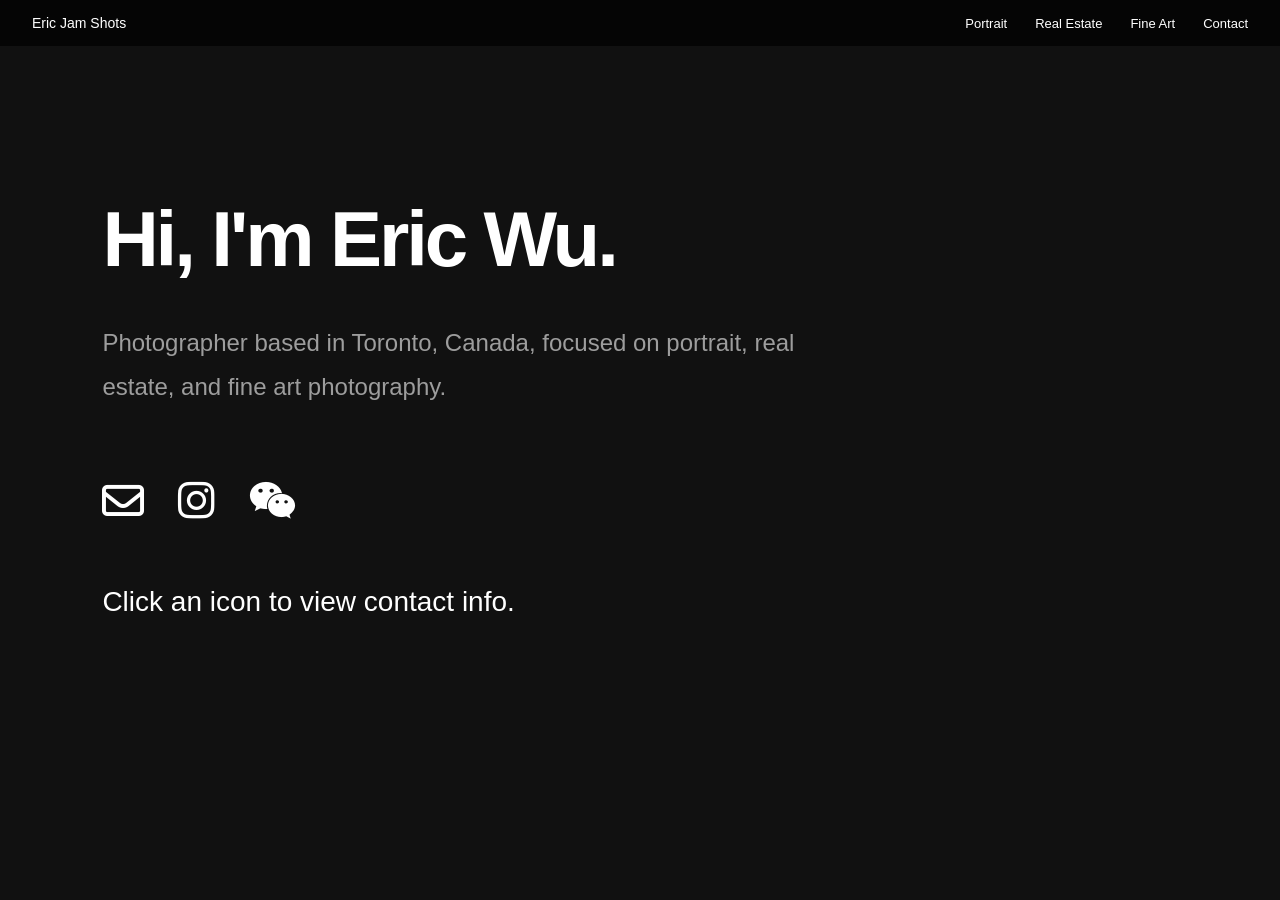
==== contact.html @ 8c0a2022 "website upload" ====
<!DOCTYPE html>
<html lang="en">
<head>
  <meta charset="UTF-8" />
  <meta name="viewport" content="width=device-width, initial-scale=1.0" />

  <title>Contact | Eric Jam Shots</title>

  <link rel="stylesheet" href="style.css" />

  <!-- ICON -->
  <link
    rel="stylesheet"
    href="https://cdnjs.cloudflare.com/ajax/libs/font-awesome/6.5.1/css/all.min.css"
  />
</head>

<body>

  <nav>
    <div class="logo">
      <a href="index.html">Eric Jam Shots</a>
    </div>

    <ul>
      <li><a href="portrait.html">Portrait</a></li>
      <li><a href="real-estate.html">Real Estate</a></li>
      <li><a href="fine-art.html">Fine Art</a></li>
      <li><a href="contact.html">Contact</a></li>
    </ul>
  </nav>

  <main class="contact-page">

    <section class="contact-content">

      <h1>Hi, I'm Eric Wu.</h1>

      <p class="contact-description">
        Photographer based in Toronto, Canada, focused on portrait,
        real estate, and fine art photography.
      </p>

      <!-- ICONS -->

      <div class="contact-icons">

        <button onclick="showContact('gmail')">
          <i class="fa-regular fa-envelope"></i>
        </button>

        <button onclick="showContact('instagram')">
          <i class="fa-brands fa-instagram"></i>
        </button>

        <button onclick="showContact('wechat')">
          <i class="fa-brands fa-weixin"></i>
        </button>

      </div>

      <!-- RESULT -->

      <div class="contact-result" id="contactResult">
        Click an icon to view contact info.
      </div>

    </section>

  </main>

  <script>
    function showContact(type) {

      const box = document.getElementById("contactResult");

      if (type === "gmail") {
        box.innerHTML = `
          <a href="mailto:ericjamshots@gmail.com">
            ericjamshots@gmail.com
          </a>
        `;
      }

      if (type === "instagram") {
        box.innerHTML = `
          <a href="https://instagram.com/ericjamshots" target="_blank">
            @ericjamshots
          </a>
        `;
      }

      if (type === "wechat") {
        box.innerHTML = `
          <img src="images/wechat.jpg" alt="WeChat QR Code">
        `;
      }
    }
  </script>

</body>
</html>
---- style.css ----
* {
  margin: 0;
  padding: 0;
  box-sizing: border-box;
}

body {
  font-family: Arial, Helvetica, sans-serif;
  background: #111;
  color: white;
}

nav {
  position: fixed;
  top: 0;
  left: 0;
  width: 100%;
  height: 46px;
  padding: 0 32px;
  display: flex;
  justify-content: space-between;
  align-items: center;
  background: rgba(0, 0, 0, 0.65);
  z-index: 100;
}

.logo,
.logo a {
  color: white;
  text-decoration: none;
  font-size: 14px;
  font-weight: 500;
}

nav ul {
  display: flex;
  gap: 28px;
  list-style: none;
}

nav a {
  color: white;
  text-decoration: none;
  font-size: 13px;
}

nav a:hover {
  opacity: 0.7;
}

/* 首页 */

.hero {
  position: relative;
  width: 100%;
  height: 100vh;
  overflow: hidden;
}

.hero img {
  width: 100%;
  height: 100%;
  object-fit: cover;
}

.hero::after {
  content: "";
  position: absolute;
  inset: 0;
  background: rgba(0, 0, 0, 0.18);
}

.hero-text {
  position: absolute;
  left: 6%;
  bottom: 9%;
  z-index: 2;
}

.hero-text h1 {
  font-size: 48px;
  margin-bottom: 10px;
}

.hero-text p {
  font-size: 15px;
}

/* 通用页面 */

.page {
  padding: 120px 6vw 100px;
  background: #111;
  min-height: 100vh;
}

.page-title {
  margin-bottom: 80px;
}

.page-title h1 {
  font-size: 44px;
  margin-bottom: 12px;
}

.page-title p {
  color: #aaa;
  font-size: 16px;
}

figure {
  margin: 0;
  display: flex;
  flex-direction: column;
  align-items: center;
}

figure img {
  display: block;
}

figcaption {
  margin-top: 16px;
  color: #bbb;
  font-size: 16px;
  line-height: 1.4;
  text-align: center;
}

/* Fine Art：保持之前比较稳的排版 */

.fine-grid {
  width: 86vw;
  max-width: 1350px;
  margin: 0 auto;
  display: grid;
  grid-template-columns: repeat(2, 1fr);
  gap: 95px 70px;
  align-items: start;
}

.fine-grid img {
  width: 100%;
  height: auto;
  object-fit: contain;
}

.fine-grid .wide {
  grid-column: 1 / -1;
}

.fine-grid .wide img {
  width: 82%;
}

.fine-grid .vertical {
  grid-row: span 2;
}

.fine-grid .vertical img {
  width: 78%;
}

/* Real Estate：小一点、横图舒服、caption 居中 */

.real-grid {
  width: 88vw;
  max-width: 1400px;
  margin: 0 auto;
  display: grid;
  grid-template-columns: repeat(2, 1fr);
  gap: 80px 50px;
}

.real-grid img {
  width: 100%;
  max-height: 58vh;
  height: auto;
  object-fit: contain;
}

.real-wide {
  grid-column: 1 / -1;
}

.real-wide img {
  width: 82%;
}

/* Portrait：保持大，两列，间距更大 */

.portrait-grid {
  width: 90vw;
  max-width: 1600px;
  margin: 0 auto;
  display: grid;
  grid-template-columns: repeat(2, 1fr);
  gap: 130px 90px;
}

.portrait-grid img {
  width: 100%;
  max-height: 82vh;
  height: auto;
  object-fit: contain;
}

/* Mobile */

@media (max-width: 800px) {
  nav {
    padding: 0 16px;
  }

  nav ul {
    gap: 14px;
  }

  nav a {
    font-size: 11px;
  }

  .hero-text h1 {
    font-size: 34px;
  }

  .page {
    padding: 100px 5vw 70px;
  }

  .page-title {
    margin-bottom: 60px;
  }

  .page-title h1 {
    font-size: 34px;
  }

  .fine-grid,
  .real-grid,
  .portrait-grid {
    width: 100%;
    grid-template-columns: 1fr;
    gap: 60px;
  }

  .fine-grid .wide,
  .fine-grid .vertical,
  .real-wide {
    grid-column: span 1;
    grid-row: span 1;
  }

  .fine-grid img,
  .fine-grid .wide img,
  .fine-grid .vertical img,
  .real-grid img,
  .real-wide img,
  .portrait-grid img {
    width: 100%;
    max-height: none;
  }
}

/* =========================
   CONTACT
========================= */

.contact-page {
  min-height: 100vh;
  display: flex;
  align-items: center;
  padding: 120px 8vw;
}

.contact-content {
  max-width: 900px;
}

.contact-content h1 {
  font-size: 78px;
  margin-bottom: 36px;
  letter-spacing: -0.04em;
}

.contact-description {
  max-width: 720px;
  color: #9d9d9d;
  font-size: 24px;
  line-height: 1.8;
}

.contact-icons {
  display: flex;
  gap: 34px;
  margin-top: 70px;
}

.contact-icons button {
  border: none;
  background: none;
  color: white;
  font-size: 42px;
  cursor: pointer;
  transition: 0.25s;
}

.contact-icons button:hover {
  opacity: 0.45;
  transform: translateY(-2px);
}

.contact-result {
  margin-top: 60px;
  min-height: 120px;
  font-size: 28px;
  color: white;
}

.contact-result a {
  color: white;
  text-decoration: none;
}

.contact-result img {
  width: 220px;
  background: white;
}

@media (max-width: 800px) {

  .contact-page {
    padding: 100px 7vw;
  }

  .contact-content h1 {
    font-size: 48px;
  }

  .contact-description {
    font-size: 18px;
  }

  .contact-icons {
    gap: 24px;
  }

  .contact-icons button {
    font-size: 34px;
  }

  .contact-result {
    font-size: 22px;
  }

  .contact-result img {
    width: 180px;
  }
}
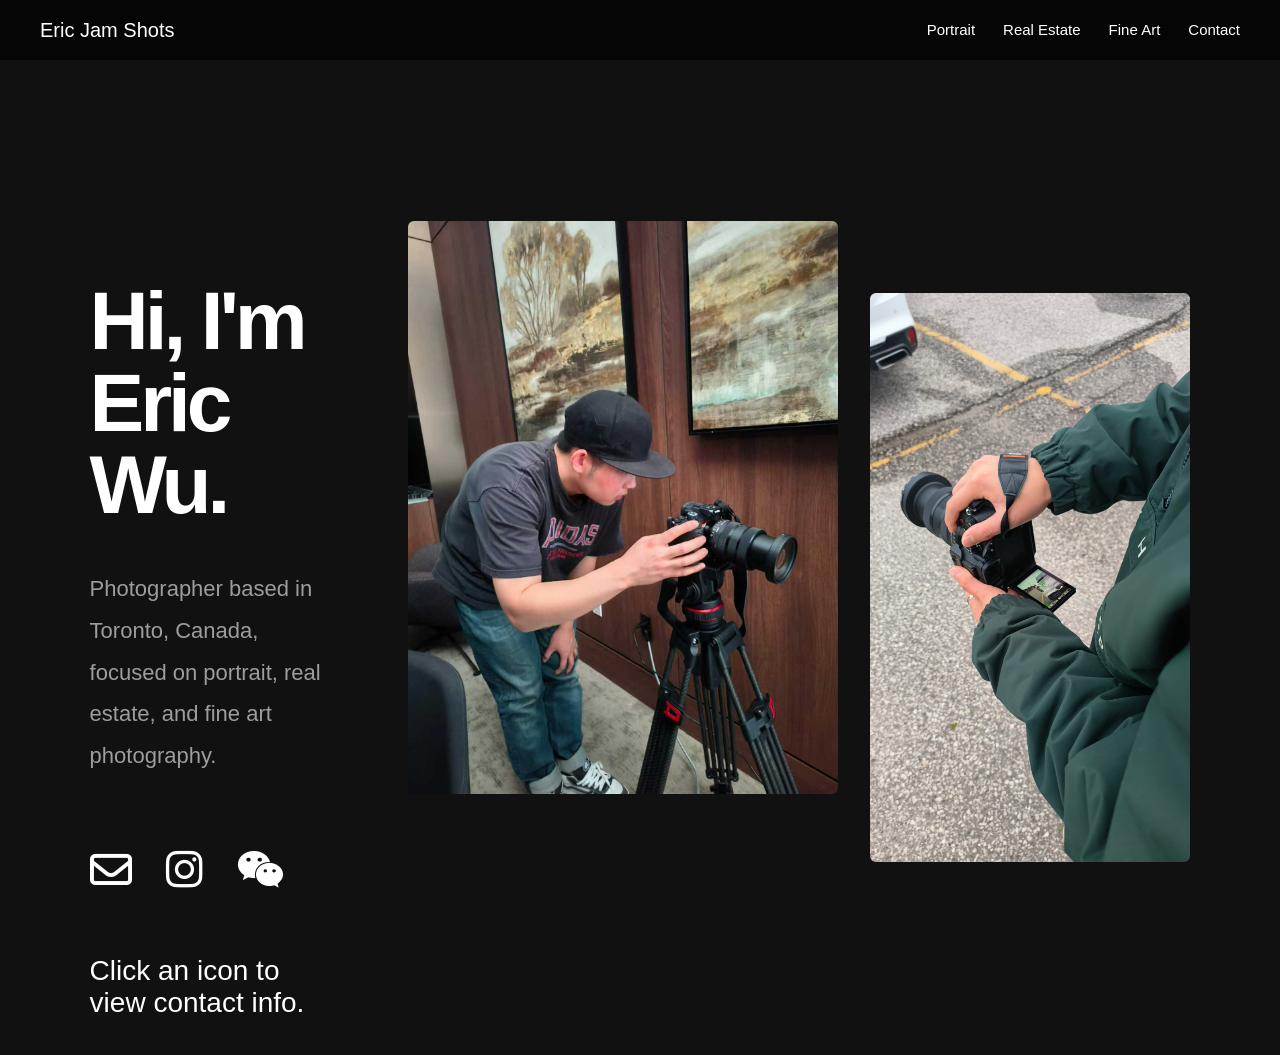
==== commit 248efd81: "pictures" ====
--- a/contact.html
+++ b/contact.html
@@ -64,8 +64,13 @@
       <div class="contact-result" id="contactResult">
         Click an icon to view contact info.
       </div>
+      <div class="contact-photos">
 
     </section>
+    <div class="contact-photos">
+  <img src="images/contact/contact1.jpg" alt="Behind the scenes" class="photo-main">
+  <img src="images/contact/contact2.jpg" alt="Camera detail" class="photo-secondary">
+</div>
 
   </main>
 
--- a/style.css
+++ b/style.css
@@ -15,8 +15,8 @@
   top: 0;
   left: 0;
   width: 100%;
-  height: 46px;
-  padding: 0 32px;
+  height: 60px;
+  padding: 0 40px;
   display: flex;
   justify-content: space-between;
   align-items: center;
@@ -28,7 +28,7 @@
 .logo a {
   color: white;
   text-decoration: none;
-  font-size: 14px;
+  font-size: 20px;
   font-weight: 500;
 }
 
@@ -41,7 +41,7 @@
 nav a {
   color: white;
   text-decoration: none;
-  font-size: 13px;
+  font-size: 15px;
 }
 
 nav a:hover {
@@ -187,6 +187,28 @@
   width: 82%;
 }
 
+.real-atmosphere-title {
+  grid-column: 1 / -1;
+  margin-top: 70px;
+}
+
+.real-atmosphere-title figcaption {
+  font-size: 18px;
+  color: #eee;
+  letter-spacing: 0.08em;
+  text-transform: uppercase;
+}
+
+.real-atmosphere {
+  grid-column: span 1;
+}
+
+.real-atmosphere img {
+  width: 100%;
+  max-height: 86vh;
+  object-fit: contain;
+}
+
 /* Portrait：保持大，两列，间距更大 */
 
 .portrait-grid {
@@ -203,6 +225,24 @@
   max-height: 82vh;
   height: auto;
   object-fit: contain;
+}
+
+/* FEATURED PORTRAIT */
+
+.portrait-wide {
+  grid-column: 1 / -1;
+  text-align: center;
+  margin-top: 40px;
+}
+
+.portrait-wide img {
+  width: 100%;
+  max-width: 1400px;
+  max-height: none;
+}
+
+.portrait-wide figcaption {
+  margin-top: 18px;
 }
 
 /* Mobile */
@@ -268,51 +308,71 @@
 
 .contact-page {
   min-height: 100vh;
-  display: flex;
+
+  padding: 120px 7vw;
+
+  display: grid;
+  grid-template-columns: 1fr 1fr;
   align-items: center;
-  padding: 120px 8vw;
-}
+
+  gap: 80px;
+}
+
+/* LEFT */
 
 .contact-content {
-  max-width: 900px;
+  max-width: 560px;
+
+  transform: translateY(160px);
 }
 
 .contact-content h1 {
-  font-size: 78px;
-  margin-bottom: 36px;
-  letter-spacing: -0.04em;
+  font-size: 82px;
+  line-height: 1;
+  margin-bottom: 42px;
+  letter-spacing: -0.05em;
 }
 
 .contact-description {
-  max-width: 720px;
   color: #9d9d9d;
-  font-size: 24px;
-  line-height: 1.8;
-}
+  font-size: 22px;
+  line-height: 1.9;
+
+  margin-bottom: 70px;
+}
+
+/* ICONS */
 
 .contact-icons {
   display: flex;
   gap: 34px;
-  margin-top: 70px;
+
+  margin-bottom: 60px;
 }
 
 .contact-icons button {
   border: none;
   background: none;
-  color: white;
+
+  color: white;
+
   font-size: 42px;
+
   cursor: pointer;
+
   transition: 0.25s;
 }
 
 .contact-icons button:hover {
-  opacity: 0.45;
+  opacity: 0.5;
   transform: translateY(-2px);
 }
 
+/* RESULT */
+
 .contact-result {
-  margin-top: 60px;
-  min-height: 120px;
+  min-height: 100px;
+
   font-size: 28px;
   color: white;
 }
@@ -327,24 +387,62 @@
   background: white;
 }
 
-@media (max-width: 800px) {
+/* RIGHT IMAGES */
+
+.contact-photos {
+  display: flex;
+  justify-content: center;
+  align-items: center;
+
+  gap: 32px;
+}
+
+.contact-photos img {
+  object-fit: cover;
+
+  border-radius: 6px;
+
+  transition: 0.35s ease;
+}
+
+.contact-photos img:hover {
+  transform: scale(1.02);
+}
+
+.photo-main {
+  width: 430px;
+}
+
+.photo-secondary {
+  width: 320px;
+
+  margin-top: 140px;
+}
+
+/* MOBILE */
+
+@media (max-width: 900px) {
 
   .contact-page {
-    padding: 100px 7vw;
+    grid-template-columns: 1fr;
+
+    gap: 60px;
+
+    padding: 110px 7vw 80px;
+  }
+
+  .contact-content {
+    transform: none;
   }
 
   .contact-content h1 {
-    font-size: 48px;
+    font-size: 52px;
   }
 
   .contact-description {
     font-size: 18px;
   }
 
-  .contact-icons {
-    gap: 24px;
-  }
-
   .contact-icons button {
     font-size: 34px;
   }
@@ -353,7 +451,32 @@
     font-size: 22px;
   }
 
-  .contact-result img {
-    width: 180px;
-  }
+  .contact-photos {
+    gap: 18px;
+  }
+
+  .photo-main {
+    width: 58%;
+  }
+
+  .photo-secondary {
+    width: 38%;
+    margin-top: 80px;
+  }
+}
+
+/* GLOBAL IMAGE HOVER */
+
+.portrait-grid img,
+.real-grid img,
+.fineart-grid img,
+.contact-photos img {
+  transition: transform 0.4s ease;
+}
+
+.portrait-grid img:hover,
+.real-grid img:hover,
+.fineart-grid img:hover,
+.contact-photos img:hover {
+  transform: scale(1.02);
 }
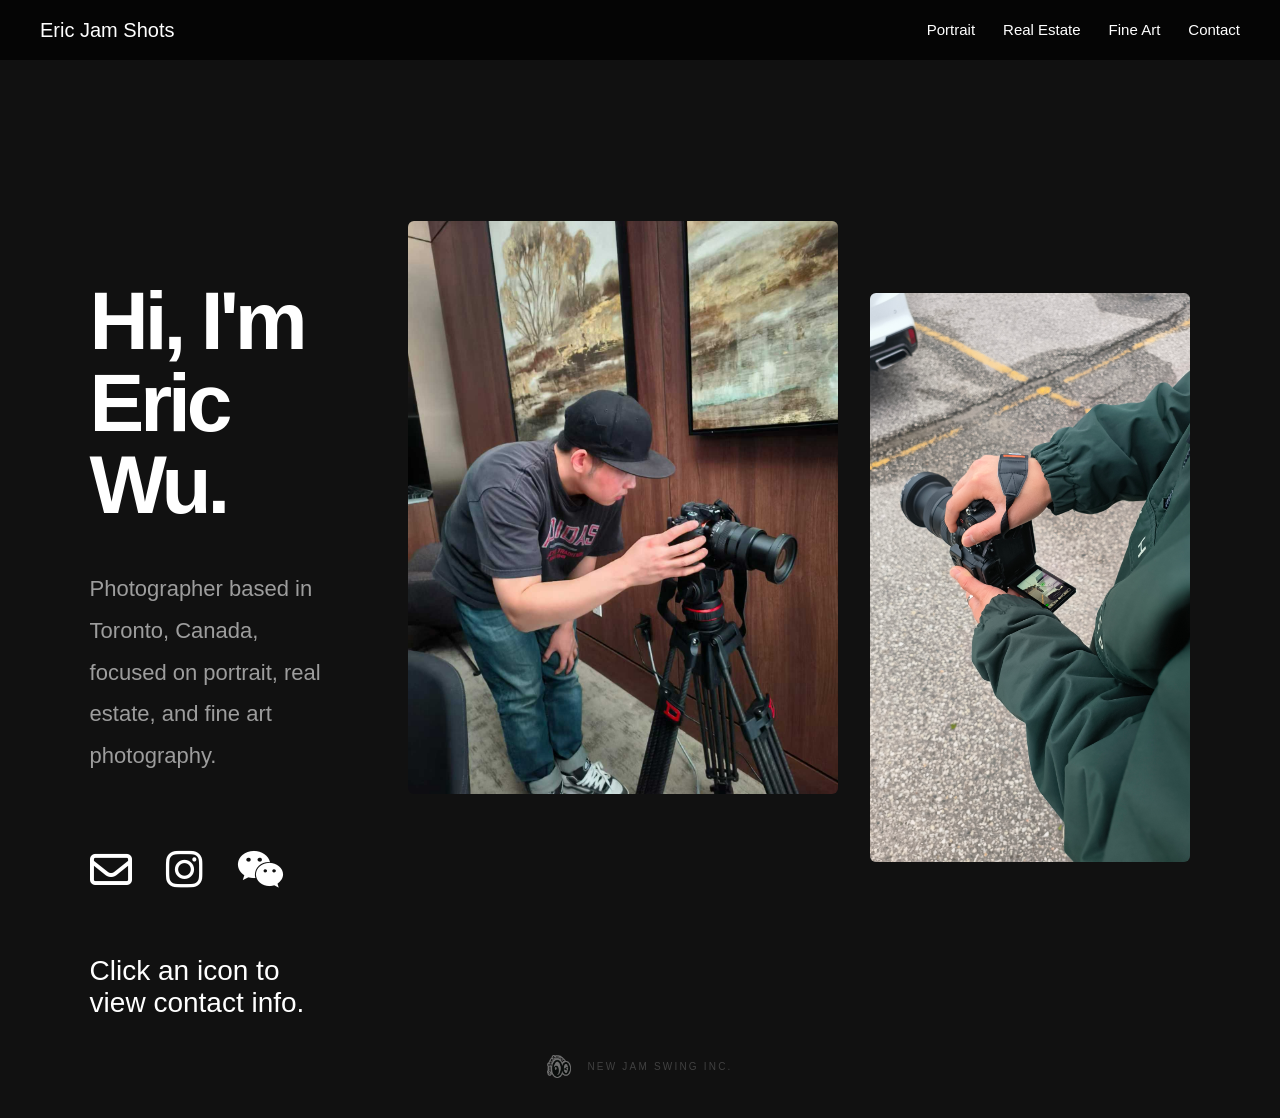
==== commit bc7964df: "3" ====
--- a/contact.html
+++ b/contact.html
@@ -103,5 +103,22 @@
     }
   </script>
 
+<footer class="site-footer">
+
+  <div class="footer-brand">
+
+    <img
+      src="images/logo.png"
+      alt="New Jam Swing Inc."
+      class="footer-logo"
+    >
+
+    <p>New Jam Swing Inc.</p>
+
+  </div>
+
+</footer>
+
 </body>
-</html>+</html>
+
--- a/style.css
+++ b/style.css
@@ -479,4 +479,36 @@
 .fineart-grid img:hover,
 .contact-photos img:hover {
   transform: scale(1.02);
+}
+
+
+.site-footer {
+  display: flex;
+  justify-content: center;
+
+  padding: 40px 0;
+}
+
+.footer-brand {
+  display: flex;
+  align-items: center;
+
+  gap: 16px;
+
+  opacity: 0.4;
+}
+
+.footer-logo {
+  width: 24px;
+  height: auto;
+}
+
+.footer-brand p {
+  margin: 0;
+
+  font-size: 10px;
+  letter-spacing: 0.22em;
+  text-transform: uppercase;
+
+  color: #888;
 }
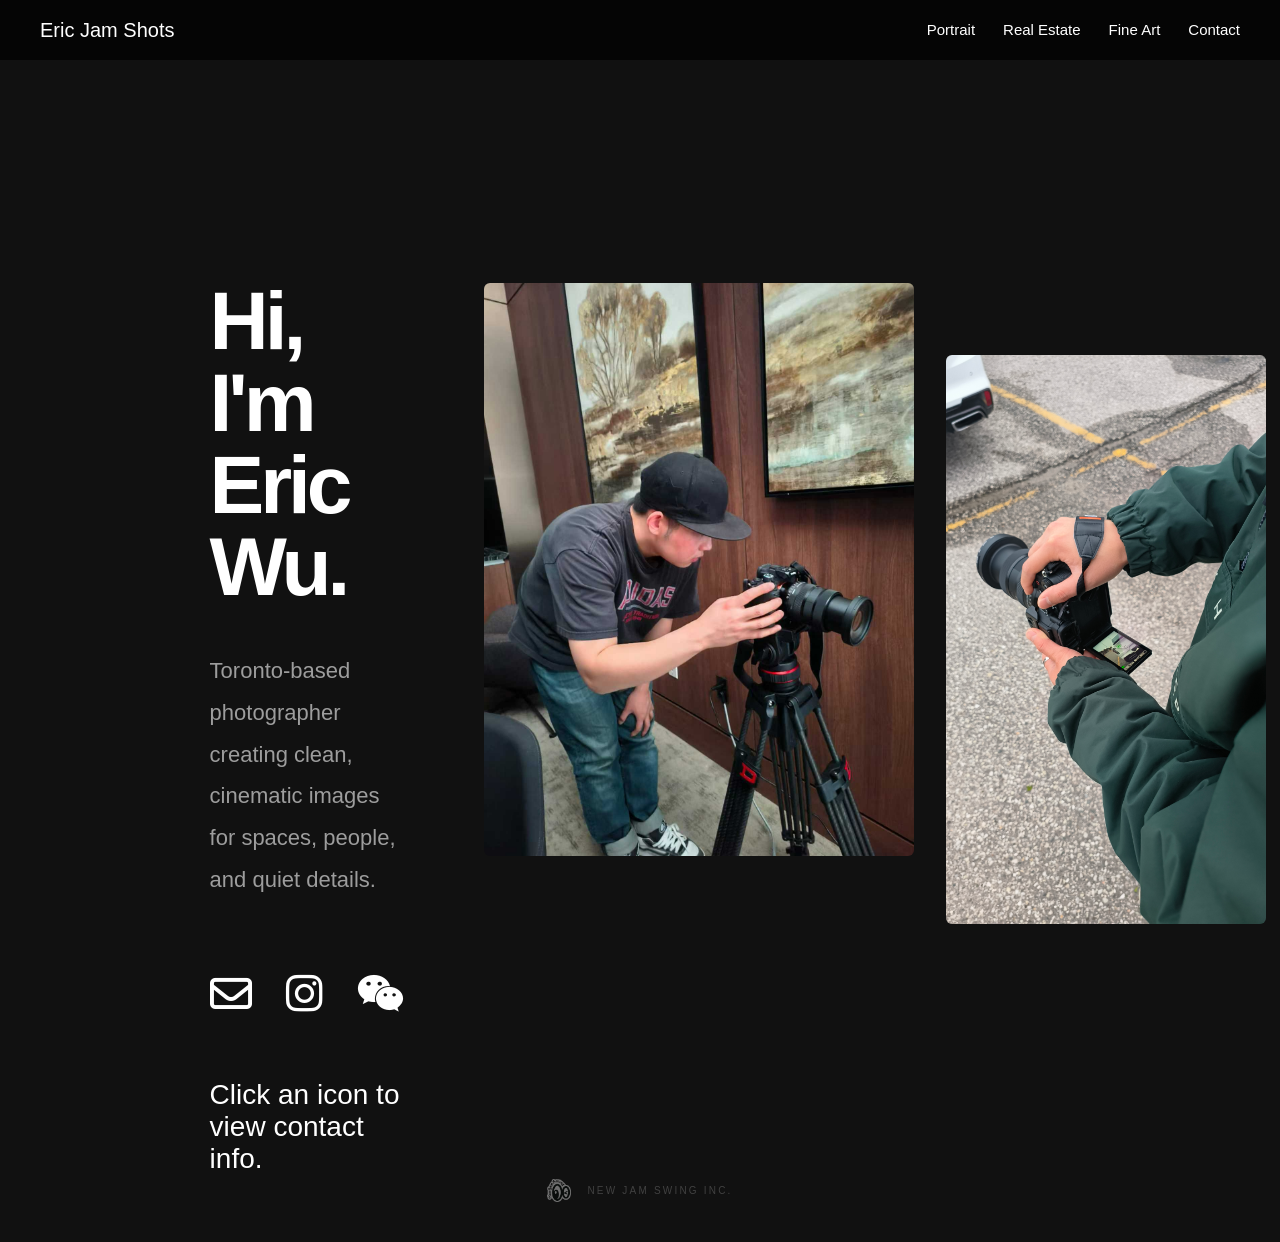
==== commit b5b75718: "5" ====
--- a/contact.html
+++ b/contact.html
@@ -5,6 +5,7 @@
   <meta name="viewport" content="width=device-width, initial-scale=1.0" />
 
   <title>Contact | Eric Jam Shots</title>
+  <meta name="description" content="Toronto-based photographer specializing in real estate, portrait, and fine art photography.">
 
   <link rel="stylesheet" href="style.css" />
 
@@ -37,8 +38,7 @@
       <h1>Hi, I'm Eric Wu.</h1>
 
       <p class="contact-description">
-        Photographer based in Toronto, Canada, focused on portrait,
-        real estate, and fine art photography.
+        Toronto-based photographer creating clean, cinematic images for spaces, people, and quiet details.
       </p>
 
       <!-- ICONS -->
--- a/style.css
+++ b/style.css
@@ -322,7 +322,7 @@
 
 .contact-content {
   max-width: 560px;
-
+  margin-left: 120px;
   transform: translateY(160px);
 }
 
@@ -433,14 +433,27 @@
 
   .contact-content {
     transform: none;
+    margin-left: 0;
+
+    text-align: center;
+
+    display: flex;
+    flex-direction: column;
+    align-items: center;
   }
 
   .contact-content h1 {
     font-size: 52px;
+    text-align: center;
   }
 
   .contact-description {
     font-size: 18px;
+    text-align: center;
+  }
+
+  .contact-icons {
+    justify-content: center;
   }
 
   .contact-icons button {
@@ -449,10 +462,12 @@
 
   .contact-result {
     font-size: 22px;
+    text-align: center;
   }
 
   .contact-photos {
     gap: 18px;
+    justify-content: center;
   }
 
   .photo-main {
@@ -464,7 +479,6 @@
     margin-top: 80px;
   }
 }
-
 /* GLOBAL IMAGE HOVER */
 
 .portrait-grid img,
